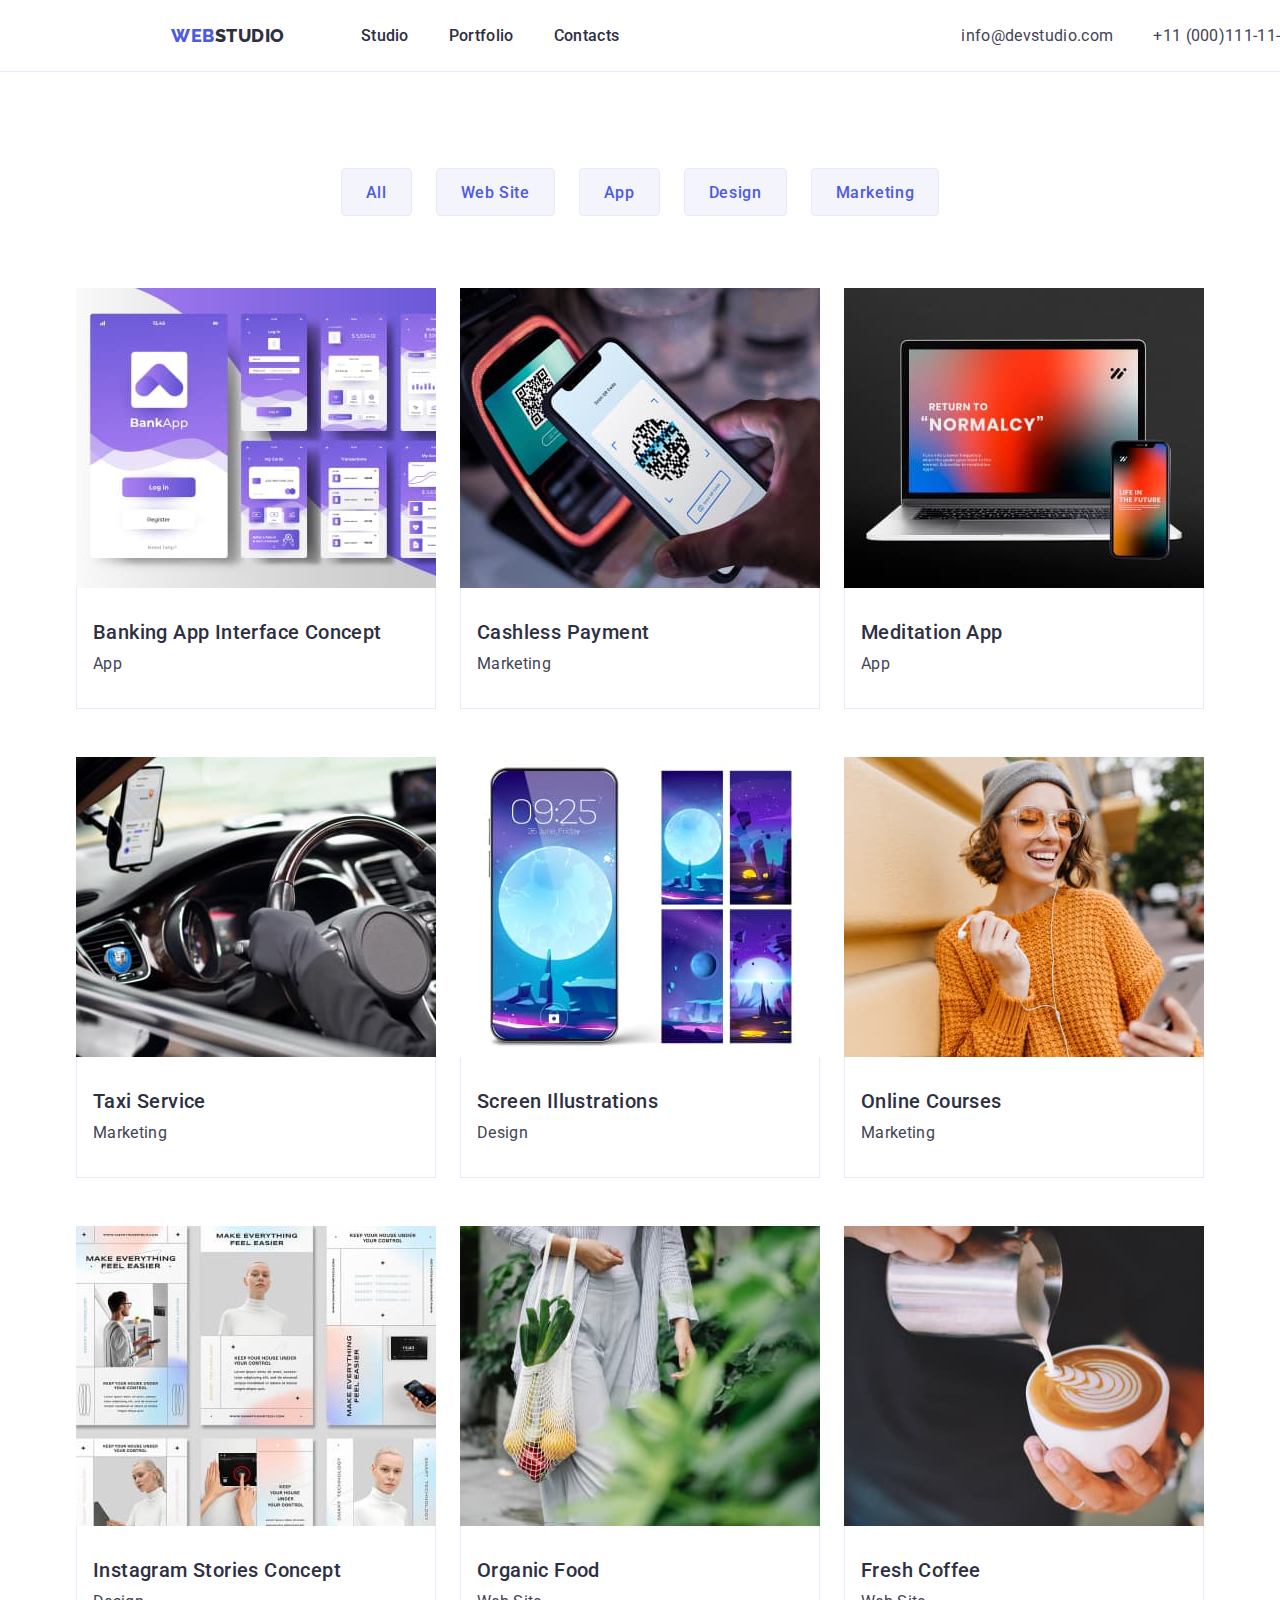
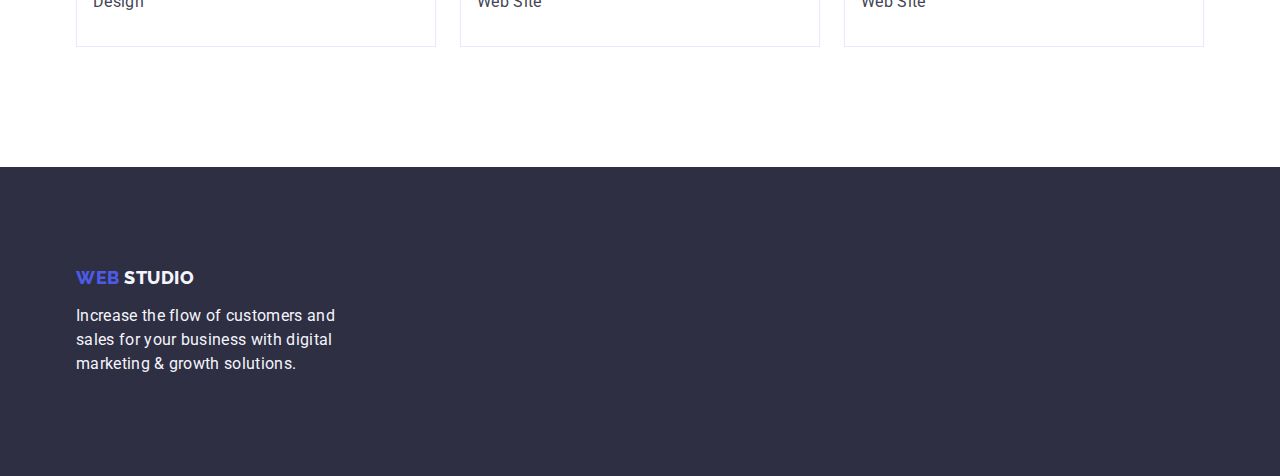
==== portfolio.html @ 168d3a9f "Initial commit" ====
<!DOCTYPE html>
<html lang="en">

<head>
    <meta charset="UTF-8">
    <meta http-equiv="X-UA-Compatible" content="IE=edge">
    <meta name="viewport" content="width=device-width, initial-scale=1.0">
    <title>Portfolio</title>
    <!--     <link rel="stylesheet" href="https://cdnjs.cloudflare.com/ajax/libs/modern-normalize/1.0.0/modern-normalize.min.css"> -->
    <link href="https://cdn.jsdelivr.net/npm/modern-normalize@1.1.0/modern-normalize.min.css" rel="stylesheet"> <!-- Нормолайз -->
    <link rel="stylesheet" href="./css/styles.css">
    <link rel="preconnect" href="https://fonts.googleapis.com">
    <link rel="preconnect" href="https://fonts.gstatic.com" crossorigin>
    <link href="https://fonts.googleapis.com/css2?family=Raleway:wght@800&display=swap" rel="stylesheet">
    <link rel="preconnect" href="https://fonts.googleapis.com">
    <link rel="preconnect" href="https://fonts.gstatic.com" crossorigin>
    <link
        href="https://fonts.googleapis.com/css2?family=Raleway:wght@800&family=Roboto:wght@400;500;700;900&display=swap"
        rel="stylesheet">
</head>

<body>
    <!-- <div class="container-basic">  container-basic --> 
        <header class="header">
            <div class="container container-header"> <!-- container-header -->
                <nav class="nav-header">
                    <a class="logo link" href="./index.html">Web<span class="logo-dark">Studio</span></a>
                    <ul class="list meny-list">
                        <li class="meny-item"><a class="meny-link link" href="./index.html">Studio</a></li>
                        <li class="meny-item"><a class="meny-link link" href="./portfolio.html">Portfolio</a></li>
                        <li class="meny-item"><a class="meny-link link" href="">Contacts</a></li>
                    </ul>
                </nav>
                <address class="address">
                    <ul class="list address-list">
                        <li class="address-item "><a class="address-link link"
                                href="mailto:info@devstudio.com">info@devstudio.com
                            </a> </li>
                        <li class="address-item"><a class="address-link link" href="tel:+110001111111">+11
                                (000)111-11-11
                            </a>
                        </li>
                    </ul>
                </address>
                </div> <!-- ///container-header -->
        </header>



        <main>
            <section class="portfolio">
                <div class="container container-portfolio"> <!-- container portfolio -->
                    <h1 class="hidden-title" hidden>Portfolio</h1>
                    <ul class="btn-portfolio-list list">
                        <li class="btn-portfolio-item"><button class="btn-portfolio" type="button">All</button></li>
                        <li class="btn-portfolio-item"><button class="btn-portfolio" type="button">Web Site</button>
                        </li>
                        <li class="btn-portfolio-item"><button class="btn-portfolio" type="button">App</button></li>
                        <li class="btn-portfolio-item"><button class="btn-portfolio" type="button">Design</button></li>
                        <li class="btn-portfolio-item"><button class="btn-portfolio" type="button">Marketing</button>
                        </li>
                    </ul>
                    <ul class="portfolio-card-list list">
                        <li class="portfolio-card-item link">
                            <a class="link" href="./">
                                <img src="./images/banking-app.jpg" alt="banking app" width="360">
                                <div class="portfolio-card-item-conteiner">
                                    <h2 class="portfolio-title">Banking App Interface Concept</h2>
                                    <p class="portfolio-subtitle">App</p>
                                </div>
                                
                            </a>
                        </li>
                        <li class="portfolio-card-item link">
                            <a class=" link" href="./">
                                <img src="./images/img-portfolio/cashless-payment.jpg" alt="cashless payment"
                                    width="360">
                                    <div class="portfolio-card-item-conteiner"> 
                                        <h2 class="portfolio-title">Cashless Payment</h2>
                                        <p class="portfolio-subtitle">Marketing</p>
                                    </div>
                            </a>

                        </li>
                        <li class="portfolio-card-item link">
                            <a class="link" href="./">
                                <img src="./images/img-portfolio/meditation-app.jpg" alt="meditation app" width="360">
                                <div class="portfolio-card-item-conteiner">
                                    <h2 class="portfolio-title">Meditation App</h2>
                                    <p class="portfolio-subtitle">App</p>
                                </div>
                            </a>

                        </li>
                        <li class="portfolio-card-item link">
                            <a class="link" href="./">
                                <img src="./images/img-portfolio/taxi-service.jpg" alt="taxi service" width="360">
                                <div class="portfolio-card-item-conteiner">
                                    <h2 class="portfolio-title">Taxi Service</h2>
                                    <p class="portfolio-subtitle">Marketing</p>
                                </div>
                            </a>

                        </li>
                        <li class="portfolio-card-item link">
                            <a class="link" href="./">
                                <img src="./images/img-portfolio/screen-illustrations.jpg" alt="screen illustrations"
                                    width="360">
                                    <div class="portfolio-card-item-conteiner">
                                        <h2 class="portfolio-title">Screen Illustrations</h2>
                                        <p class="portfolio-subtitle">Design</p>
                                    </div>
                                    
                            </a>

                        </li>
                        <li class="portfolio-card-item link">
                            <a class="link" href="./">
                                <img src="./images/img-portfolio/online-courses.jpg" alt="online courses" width="360">
                                <div class="portfolio-card-item-conteiner">
                                    <h2 class="portfolio-title">Online Courses</h2>
                                    <p class="portfolio-subtitle">Marketing</p>
                                </div>
                            </a>

                        </li>
                        <li class="portfolio-card-item link">
                            <a class="link" href="./">
                                <img src="./images/img-portfolio/instagram-stories.jpg" alt="instagram stories"
                                    width="360">
                                    <div class="portfolio-card-item-conteiner">
                                        <h2 class="portfolio-title">Instagram Stories Concept</h2>
                                        <p class="portfolio-subtitle">Design</p>
                                    </div>
                                    
                            </a>

                        </li>
                        <li class="portfolio-card-item link">
                            <a class="link" href="./">
                                <img src="./images/img-portfolio/organic-food.jpg" alt="organic food" width="360">
                                <div class="portfolio-card-item-conteiner">
                                    <h2 class="portfolio-title">Organic Food</h2>
                                    <p class="portfolio-subtitle">Web Site</p>
                                </div>
                            </a>

                        </li>
                        <li class="portfolio-card-item link">
                            <a class="link" href="./">
                                <img src="./images/img-portfolio/fresh-coffee.jpg" alt="fresh coffee" width="360">
                                <div class="portfolio-card-item-conteiner">
                                    <h2 class="portfolio-title">Fresh Coffee</h2>
                                    <p class="portfolio-subtitle">Web Site</p>
                                </div>
                                
                            </a>

                        </li>
                    </ul>
                </div>

            </section>

        </main>
        <footer class="footer link">
            <div class="container container-footer"> <!-- container-footer -->
                <a class="logo link logo-footer" href="./index.html">Web <span class="logo-light"> Studio</span></a>
                <p class="footer-text">Increase the flow of customers and sales for your business with digital marketing & growth solutions.</p>
            </div> <!-- ///container-footer -->
        </footer>
<!--     </div>  ///container-basic --> 


</body>

</html>
---- css/styles.css ----
/* Стандартна блокова модель в сучасних проектах - це border-box. 
Для того щоб не ставити властивість box-sizing кожному елементу окремо, на самому початку файлу стилів використовується наступний CSS-код. */
* {
  box-sizing: border-box;
}
body {
  font-family: Roboto, sans-serif;
  color: #434455;
  background-color: #ffffff;
}
:root {
  --accept-color: #434455;
}
img {
  display: block;
}
h1, h2, h3, h4, p {margin:0; }


.container {
  margin: 0 auto;
  padding-left: 15px;
  padding-right: 15px;
  width: 1158px;
  margin: 0 auto;
}
.container-header{ 
display: flex;
}
.container-header .container-header p {
  font-family: "Roboto";
  font-style: normal;
  font-weight: 400;
  font-size: 16px;
  line-height: 24px;
  color: var(--accept-color);
}

.header {
  border-bottom: 1px solid #e7e9fc;
  height: 72px;
  /* background-color: coral; */
  padding: 24px 156px 24px 156px;
}
.nav-header {
  display: flex; /* для розміщення навігації та контактів в одну лінію */
  align-items: center;
}
.logo {
  margin-right: 76px;
  text-decoration: none;
  font-family: "Raleway", sans-serif;
  font-style: normal;
  font-weight: 800;
  font-size: 18px;
  line-height: 1.17; /* для визначення простору між рядками */
  letter-spacing: 0.03em; /* для визначення відступів між літерами */
  text-transform: uppercase;
  color: #4d5ae5;

}
.link {
  text-decoration: none;
}

.logo-dark {
  color: #2e2f42;
}
.logo-light {
  color: #f4f4fd;
}
.list {
  list-style: none;
  margin: 0;
}
.meny-list {
  gap: 40px; /* для визначення відступів між пунктами меню */
  display: flex;
  justify-content: flex-start;
/*   padding-right: 332px; */
  padding-left: 0;
}
.meny-link {
  padding: 24px 0;
  font-family: "Roboto";
  font-style: normal; /* для прибирання курсиву */
  font-weight: 500;
  font-size: 16px;
  line-height: 24px;
  /* letter-spacing: 0.02em; */
  color: #2e2f42;
  line-height: 1.5; /* для визначення простору між рядками */
  letter-spacing: 0.02em; /* визначення відступів між літерами */
}

.meny-link:hover,
.meny-link:focus {
  color: #404bbf;
}
.address-item link:hover,
.address-item link:focus {
  color: #404bbf;
}
.address {
  margin-left: auto;
  font-style: normal;
}
.address-list {
  display: flex;
  gap: 40px; /*  для визначення відступів між пунктами контактів */
  padding-left: 0;
}
.content-address {
  list-style: none;
}
.address-link {
  font-family: "Roboto";
  font-style: normal;
  font-weight: 400;
  font-size: 16px;
  line-height: 24px;
  letter-spacing: 0.02em; /* визначення відступів між літерами */
  color: #434455;
  margin: 0;
  padding: 0;
}

.address-link:hover,
.address-link:focus {
  color: #404bbf;
}
.hero {
  background-color: #2e2f42;
  padding: 188px 0;
  height: 600px;
  display: flex;
}



.hero-title {
  margin: 0 auto;
  font-family: "Roboto";
  font-style: normal;
  font-weight: 700;
  font-size: 56px;
  line-height: 60px;
  text-align: center;
  line-height: 1.07;
  letter-spacing: 0.02em;
  color: #ffffff;
  max-width: 496px;
  margin-bottom: 48px;
}
.hero-btn {
  border: none;
  display: block;
  min-width: 169px;
  margin: 0 auto;
  width: 169px;
  height: 56px;
  /*   left: 636px;
  top: 428px; */
  background: #4d5ae5;
  box-shadow: 0px 4px 4px rgba(0, 0, 0, 0.15);
  border-radius: 4px;
  cursor: pointer; /* для визначення стилю курсору */

  font-family: "Roboto", sans-serif;
  font-style: normal;
  font-weight: 500;
  font-size: 16px;
  line-height: 24px;
  color: #ffffff;
  align-items: center;
  letter-spacing: 0.04em;
}
.hero-btn:hover,
.hero-btn:focus {
  background-color: #404bbf;
}
.advantages{
  padding: 120px 0;
  /* background-color: gold; */
}
.advantages-list{
  display: flex;
  gap: 24px;
  padding:0 ;

}

.advantages-item{
  width: calc((100% - 72px) / 4);
    /* width: calc((100% - 72px) / 4); */

  /* width: calc((100% - 3 * 24px) / 4); */

  /* За макетом у нас є 4 пункти списку, між якими 3 проміжки по 27рх
  Зі 100% екрану віднімаємо 3 проміжки між пунктами по 24рх, і цей результат ділимо на кількість пунктів списку 4 */
/*   width: calc((100% - 72px) / 4);
  для визначення ширини пункту списку (від загальної ширини екрану віднімаємо суму відступів між пунктами і ділимо це на кількість пунктів списку) 
  (можна також використовувати width calc((100% - 3 * 24px) / 4)
   або flex-basis: calc((100% - 3 * 24px) / 4) або flex-basis: calc((100% - 72px) / 4)) */
}
.advantages-title {
  margin-bottom: 8px;
  font-family: "Roboto";
  font-style: normal;
  font-weight: 500;
  font-size: 20px;
  line-height: 24px;
  color: #2e2f42;
  letter-spacing: 0.02em;
}

.advantages-descr {
  font-family: "Roboto";
  font-style: normal;
  font-weight: 400;
  font-size: 16px;
  line-height: 24px;
  letter-spacing: 0.02em;
}

.we-doing{
 /*  background-color: goldenrod; */
 /*  display: flex; */
  padding-bottom: 120px;
}
.doing-title {
  margin-bottom: 72px;
 /*  padding-bottom: 72px; */
  font-family: "Roboto";
  font-style: normal;
  font-weight: 700;
  font-size: 36px;
  line-height: 40px;
  color: #2e2f42;
  text-align: center;
  letter-spacing: 0.02em;
  line-height: 1.11;
  text-transform: capitalize;
}
.doing-list{
  display: flex;
  gap: 24px;
  padding: 0;

}
.doing-item{
  width: calc((100% - 2 * 24px) / 3);
}

.team-title {
  font-family: "Roboto";
  font-style: normal;
  font-weight: 700;
  font-size: 36px;
  line-height: 40px;
  color: #2e2f42;
  text-align: center;
  text-transform: capitalize; /* для визначення стилю написання тексту */
  letter-spacing: 0.02em;
  line-height: 1.11;
}
.footer-text {
  color: #f4f4fd;
}

.team-subtitle {
  font-family: "Roboto";
  font-style: normal;
  font-weight: 500;
  font-size: 20px;
  line-height: 24px;
  letter-spacing: 0.02em;
  color: #2e2f42;
}

.our-team {
  padding: 120px 0;
  background-color: #f4f4fd;
  /* background-color: darkgoldenrod; */
}
.team-title{
  margin-bottom: 72px;
}
.our-team-list{
  display: flex;
  gap: 24px;
  padding: 0;
}
.our-team-card {
  width: calc((100% - 3 * 24px) / 4);
  background-color: #ffffff;
/*   width: 264px;
  height: 380px;  якщо вказати висоту, то не буде працювати    width: calc((100% - 3 * 24px) / 4); */
  border-radius: 0px 0px 4px 4px; /* для визначення заокруглень внизу блока
   (можна використовувати border-top-left-radius: 0px; border-top-right-radius: 0px ; border-top-right-radius: 4px; border-bottom-left-radius:4px;) */
}
/* .our-team-img{
  padding-bottom: 32px;
} */
.our-team-info{
  text-align: center;
  padding: 32px 16px;/*  для визначення відступів від краю контейнера
   (можна використовувати аналог padding: 32px 16px 32px або padding-top: 32px; та padding-bottom: 32px; padding-left: 16px; padding-right: 16px) */
}
.team-subtitle{
  text-align: center;
  margin: 0;
  margin-bottom: 8px;
  padding: 0;
}
.card-descr {
  margin: 0;
  font-family: "Roboto";
  font-style: normal;
  font-weight: 400;
  font-size: 16px;
  line-height: 24px;
  text-align: center;
  letter-spacing: 0.02em;
  color: #434455;
}
.footer {
  background-color: #2e2f42;
  padding: 100px 0; /* для визначення відступів всередині секції
  (можна використовувати аналог padding: 100px 0 100px або padding-top: 100px; та padding-bottom: 100px;) */
}
  

.logo-footer{
  color: #4d5ae5;
  display: inline-block;
  margin-bottom: 16px;
} 
.footer-text{font-family: 'Roboto';
font-style: normal;
font-weight: 400;
font-size: 16px;
line-height: 24px;
letter-spacing: 0.02em;
width: 264px;}

 /* Portfolio */


.portfolio{
  padding: 96px 0 120px;
}
.portfolio-title {
  font-family: "Roboto";
  font-style: normal;
  font-weight: 500;
  font-size: 20px;
  line-height: 24px;
  color: #2e2f42;
  line-height: 1.2;
  letter-spacing: 0.02em;
}

.btn-portfolio {
  padding: 12px 24px; 
/*   width: 116px; Не потрібно, тому що тут є padding: 12px 24px;  */
  height: 48px;
  background: #f4f4fd;
  border: 1px solid #e7e9fc;
  border-radius: 4px;
  font-family: "Roboto", sans-serif;
  color: #4d5ae5;
  align-items: center;
  text-align: center;
  font-style: normal;
  font-weight: 500;
  font-size: 16px;
  line-height: 24px;
  letter-spacing: 0.04em;
  cursor: pointer;
}
.btn-portfolio:hover,
.btn-portfolio:focus {
  color: #ffffff;
  background-color: #404bbf;
  border: 1px solid transparent; /* для вимкнення кольору при ховері */
}

.list {
  list-style: none;
}

.portfolio-subtitle {
  font-family: "Roboto";
  font-style: normal;
  font-weight: 400;
  font-size: 16px;
  line-height: 24px;
  letter-spacing: 0.02em;
  color: #434455;
  line-height: 1.5;
}
.btn-portfolio-list {
  display: flex;
  gap: 24px;
/*   padding-bottom: 72px;
  margin: 0; */
  margin-bottom: 72px;
  justify-content: center;
  padding: 0;
}
/* .btn-portfolio-item{
  width: calc((100% - 4*24) / 5);

} */
.portfolio-card-list {
  padding: 0;
  display: flex;
  flex-wrap: wrap;
  gap: 24px;
  row-gap: 48px; /* для визначення вертикальних відступів між елементами списку якщо вони переносяться на новий рядок
   (можна використовувати margin-bottom: 48px для тега li у класі, для трьох останіх пунктів списку використовуємо margin-bottom: 0 для обнулення відступів) */
}
.portfolio-card-item{
  width: calc((100% - 48px) / 3); 
}
.portfolio-card-item-conteiner{
  padding: 32px 16px;
  border: 1px solid #e7e9fc; /* для визначення стилю обводки по периметру контейнера */
  border-top: none; 
  
}
.portfolio-title{
  margin: 0;
  margin-bottom: 8px /* для визначення відступу між заголовком та параграфом */
}
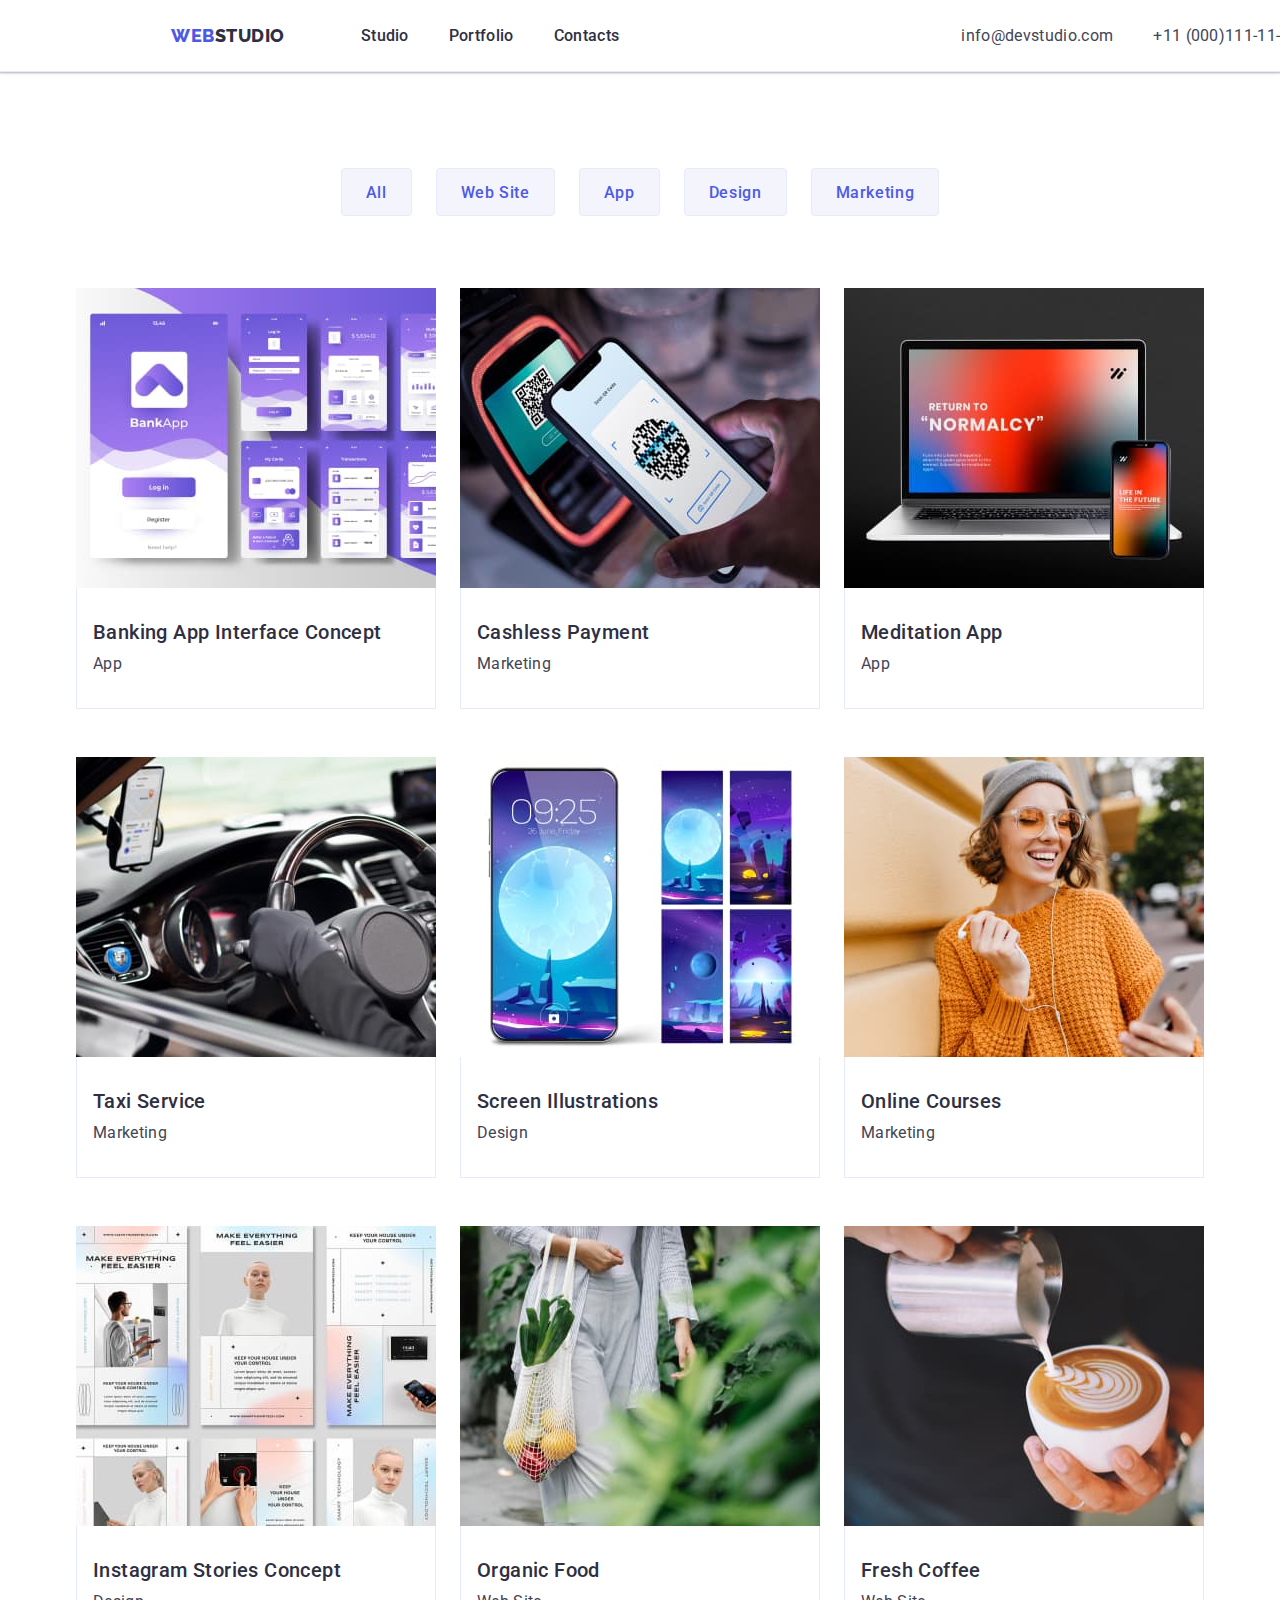
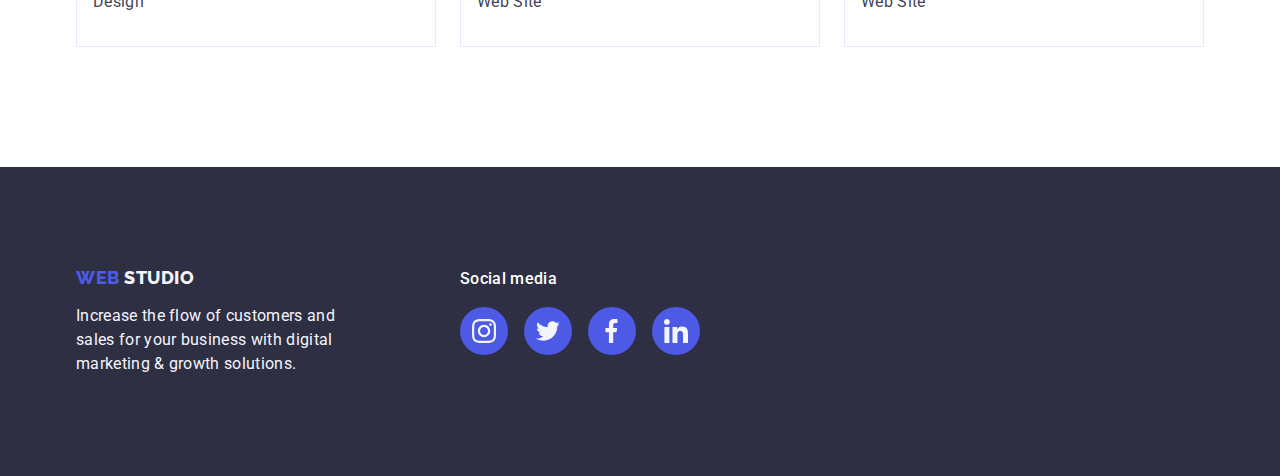
==== commit 8af65263: "test portfolio" ====
--- a/portfolio.html
+++ b/portfolio.html
@@ -62,7 +62,7 @@
                     </ul>
                     <ul class="portfolio-card-list list">
                         <li class="portfolio-card-item link">
-                            <a class="link" href="./">
+                            <a class="portfolio-card-link link" href="#">
                                 <img src="./images/banking-app.jpg" alt="banking app" width="360">
                                 <div class="portfolio-card-item-conteiner">
                                     <h2 class="portfolio-title">Banking App Interface Concept</h2>
@@ -72,7 +72,7 @@
                             </a>
                         </li>
                         <li class="portfolio-card-item link">
-                            <a class=" link" href="./">
+                            <a class="portfolio-card-link link" href="#">
                                 <img src="./images/img-portfolio/cashless-payment.jpg" alt="cashless payment"
                                     width="360">
                                     <div class="portfolio-card-item-conteiner"> 
@@ -83,7 +83,7 @@
 
                         </li>
                         <li class="portfolio-card-item link">
-                            <a class="link" href="./">
+                            <a class="portfolio-card-link link" href="#">
                                 <img src="./images/img-portfolio/meditation-app.jpg" alt="meditation app" width="360">
                                 <div class="portfolio-card-item-conteiner">
                                     <h2 class="portfolio-title">Meditation App</h2>
@@ -93,7 +93,7 @@
 
                         </li>
                         <li class="portfolio-card-item link">
-                            <a class="link" href="./">
+                            <a class="portfolio-card-link link" href="#">
                                 <img src="./images/img-portfolio/taxi-service.jpg" alt="taxi service" width="360">
                                 <div class="portfolio-card-item-conteiner">
                                     <h2 class="portfolio-title">Taxi Service</h2>
@@ -103,7 +103,7 @@
 
                         </li>
                         <li class="portfolio-card-item link">
-                            <a class="link" href="./">
+                            <a class="portfolio-card-link link" href="#">
                                 <img src="./images/img-portfolio/screen-illustrations.jpg" alt="screen illustrations"
                                     width="360">
                                     <div class="portfolio-card-item-conteiner">
@@ -115,7 +115,7 @@
 
                         </li>
                         <li class="portfolio-card-item link">
-                            <a class="link" href="./">
+                            <a class="portfolio-card-link link" href="#">
                                 <img src="./images/img-portfolio/online-courses.jpg" alt="online courses" width="360">
                                 <div class="portfolio-card-item-conteiner">
                                     <h2 class="portfolio-title">Online Courses</h2>
@@ -125,7 +125,7 @@
 
                         </li>
                         <li class="portfolio-card-item link">
-                            <a class="link" href="./">
+                            <a class="portfolio-card-link link" href="#">
                                 <img src="./images/img-portfolio/instagram-stories.jpg" alt="instagram stories"
                                     width="360">
                                     <div class="portfolio-card-item-conteiner">
@@ -137,7 +137,7 @@
 
                         </li>
                         <li class="portfolio-card-item link">
-                            <a class="link" href="./">
+                            <a class="portfolio-card-link link" href="#">
                                 <img src="./images/img-portfolio/organic-food.jpg" alt="organic food" width="360">
                                 <div class="portfolio-card-item-conteiner">
                                     <h2 class="portfolio-title">Organic Food</h2>
@@ -147,7 +147,7 @@
 
                         </li>
                         <li class="portfolio-card-item link">
-                            <a class="link" href="./">
+                            <a class="portfolio-card-link link" href="#">
                                 <img src="./images/img-portfolio/fresh-coffee.jpg" alt="fresh coffee" width="360">
                                 <div class="portfolio-card-item-conteiner">
                                     <h2 class="portfolio-title">Fresh Coffee</h2>
@@ -164,11 +164,53 @@
 
         </main>
         <footer class="footer link">
-            <div class="container container-footer"> <!-- container-footer -->
-                <a class="logo link logo-footer" href="./index.html">Web <span class="logo-light"> Studio</span></a>
-                <p class="footer-text">Increase the flow of customers and sales for your business with digital marketing & growth solutions.</p>
-            </div> <!-- ///container-footer -->
+            <div class="container footer-content">
+                <div class="call-to-action ">
+                    <a class="logo logo-footer link" href="./index.html">Web <span class="logo-light"> Studio</span></a>
+                    <p class="footer-text">Increase the flow of customers and sales for your business with digital
+                        marketing
+                        & growth solutions.</p>
+                </div>
+                <div class="social-media">
+                    <p class="social-media-text">Social media</p>
+                    
+                    <ul class="social-list list social-list-footer">
+                        <li class="social-list-item">
+                            <a href="#" class="social-list-link link footer-social-list-link">
+                                <svg class="social-list-icon" width="24" height="24">
+                                    <use href="./images/sprite.svg#icon-instagram"></use>
+                                </svg>
+                            </a>
+                        </li>
+                        <li class="social-list-item">
+                            <a class="social-list-link link footer-social-list-link">
+                                <svg class="social-list-icon" width="24" height="24">
+                                    <use href="./images/sprite.svg#icon-twitter"></use>
+                                </svg>
+                            </a>
+                        </li>
+                        <li class="social-list-item">
+                            <a class="social-list-link link footer-social-list-link">
+                                <svg class="social-list-icon" width="24" height="24">
+                                    <use href="./images/sprite.svg#icon-facebook"></use>
+                                </svg>
+                            </a>
+                        </li>
+                        <li class="social-list-item">
+                            <a href="#" class="social-list-link link footer-social-list-link">
+                                <svg class="social-list-icon" width="24" height="24">
+                                    <use href="./images/sprite.svg#icon-linkedin"></use>
+                                </svg>
+                            </a>
+                        </li>
+                    </ul>
+
+
+                </div>
+            </div>
+
         </footer>
+
 <!--     </div>  ///container-basic --> 
 
 
--- a/css/styles.css
+++ b/css/styles.css
@@ -14,8 +14,13 @@
 img {
   display: block;
 }
-h1, h2, h3, h4, p {margin:0; }
-
+h1,
+h2,
+h3,
+h4,
+p {
+  margin: 0;
+}
 
 .container {
   margin: 0 auto;
@@ -24,8 +29,8 @@
   width: 1158px;
   margin: 0 auto;
 }
-.container-header{ 
-display: flex;
+.container-header {
+  display: flex;
 }
 .container-header .container-header p {
   font-family: "Roboto";
@@ -37,6 +42,8 @@
 }
 
 .header {
+  box-shadow: 0px 2px 1px rgba(46, 47, 66, 0.08),
+    0px 1px 1px rgba(46, 47, 66, 0.16), 0px 1px 6px rgba(46, 47, 66, 0.08);
   border-bottom: 1px solid #e7e9fc;
   height: 72px;
   /* background-color: coral; */
@@ -57,7 +64,6 @@
   letter-spacing: 0.03em; /* для визначення відступів між літерами */
   text-transform: uppercase;
   color: #4d5ae5;
-
 }
 .link {
   text-decoration: none;
@@ -77,7 +83,7 @@
   gap: 40px; /* для визначення відступів між пунктами меню */
   display: flex;
   justify-content: flex-start;
-/*   padding-right: 332px; */
+  /*   padding-right: 332px; */
   padding-left: 0;
 }
 .meny-link {
@@ -130,13 +136,28 @@
   color: #404bbf;
 }
 .hero {
+  padding: 188px 0;
   background-color: #2e2f42;
-  padding: 188px 0;
+  background-image: linear-gradient(
+      rgba(46, 47, 66, 0.7),
+      rgba(46, 47, 66, 0.7)
+    ),
+    url(../images/bg-people-office.jpg);
+
+  /*   background-image: linear-gradient(
+      to right,
+      rgba(46, 47, 66, 0.7),
+      rgba(46, 47, 66, 0.7)
+    ),
+    url(../images/bg-people-office.jpg); */
+  /*   Щоб було накладення темного градієнту, його потрібно вказати перед картинкою */
+  background-repeat: no-repeat;
+  background-position: center;
+  background-size: cover;
   height: 600px;
-  display: flex;
-}
-
-
+  max-width: 1440px;
+  display: flex;
+}
 
 .hero-title {
   margin: 0 auto;
@@ -179,26 +200,38 @@
 .hero-btn:focus {
   background-color: #404bbf;
 }
-.advantages{
+.advantages {
   padding: 120px 0;
   /* background-color: gold; */
 }
-.advantages-list{
+
+.advantages-list {
   display: flex;
   gap: 24px;
-  padding:0 ;
-
-}
-
-.advantages-item{
+  padding: 0;
+}
+
+.advantages-item-bg {
+  display: block; /* Без цього не буде працювати ширина і висота  */
+  height: 112px; /* Щоб він був розтягнутий на 100% ширини батьківського, прибрати фіксовану ширину. Завдяки display: block, він займе всю ширину.  */
+  background-color: #f4f4fd;
+  padding: 24px 0 24px 0;
+  margin-bottom: 8px;
+  display: flex; /* Вирівнювання icon-advantages завдяки flex-box  */
+  align-items: center;
+  justify-content: center;
+  border-radius: 4px;
+}
+
+.advantages-item {
   width: calc((100% - 72px) / 4);
-    /* width: calc((100% - 72px) / 4); */
+  /* width: calc((100% - 72px) / 4); */
 
   /* width: calc((100% - 3 * 24px) / 4); */
 
   /* За макетом у нас є 4 пункти списку, між якими 3 проміжки по 27рх
   Зі 100% екрану віднімаємо 3 проміжки між пунктами по 24рх, і цей результат ділимо на кількість пунктів списку 4 */
-/*   width: calc((100% - 72px) / 4);
+  /*   width: calc((100% - 72px) / 4);
   для визначення ширини пункту списку (від загальної ширини екрану віднімаємо суму відступів між пунктами і ділимо це на кількість пунктів списку) 
   (можна також використовувати width calc((100% - 3 * 24px) / 4)
    або flex-basis: calc((100% - 3 * 24px) / 4) або flex-basis: calc((100% - 72px) / 4)) */
@@ -223,14 +256,14 @@
   letter-spacing: 0.02em;
 }
 
-.we-doing{
- /*  background-color: goldenrod; */
- /*  display: flex; */
+.we-doing {
+  /*  background-color: goldenrod; */
+  /*  display: flex; */
   padding-bottom: 120px;
 }
 .doing-title {
   margin-bottom: 72px;
- /*  padding-bottom: 72px; */
+  /*  padding-bottom: 72px; */
   font-family: "Roboto";
   font-style: normal;
   font-weight: 700;
@@ -242,13 +275,12 @@
   line-height: 1.11;
   text-transform: capitalize;
 }
-.doing-list{
+.doing-list {
   display: flex;
   gap: 24px;
   padding: 0;
-
-}
-.doing-item{
+}
+.doing-item {
   width: calc((100% - 2 * 24px) / 3);
 }
 
@@ -283,18 +315,23 @@
   background-color: #f4f4fd;
   /* background-color: darkgoldenrod; */
 }
-.team-title{
+.team-title {
   margin-bottom: 72px;
 }
-.our-team-list{
-  display: flex;
+.our-team-list {
   gap: 24px;
   padding: 0;
+  display: flex;
+  align-items: center;
+  justify-content: center;
 }
 .our-team-card {
+  box-shadow: 0px 1px 6px rgba(46, 47, 66, 0.08),
+    0px 1px 1px rgba(46, 47, 66, 0.16), 0px 2px 1px rgba(46, 47, 66, 0.08);
+  border-radius: 0px 0px 4px 4px;
   width: calc((100% - 3 * 24px) / 4);
   background-color: #ffffff;
-/*   width: 264px;
+  /*   width: 264px;
   height: 380px;  якщо вказати висоту, то не буде працювати    width: calc((100% - 3 * 24px) / 4); */
   border-radius: 0px 0px 4px 4px; /* для визначення заокруглень внизу блока
    (можна використовувати border-top-left-radius: 0px; border-top-right-radius: 0px ; border-top-right-radius: 4px; border-bottom-left-radius:4px;) */
@@ -302,12 +339,15 @@
 /* .our-team-img{
   padding-bottom: 32px;
 } */
-.our-team-info{
-  text-align: center;
-  padding: 32px 16px;/*  для визначення відступів від краю контейнера
+
+.our-team-info {
+  padding-top: 32px;
+  padding-bottom: 32px;
+  text-align: center;
+  /*  padding: 32px 16px; */ /*  для визначення відступів від краю контейнера
    (можна використовувати аналог padding: 32px 16px 32px або padding-top: 32px; та padding-bottom: 32px; padding-left: 16px; padding-right: 16px) */
 }
-.team-subtitle{
+.team-subtitle {
   text-align: center;
   margin: 0;
   margin-bottom: 8px;
@@ -324,30 +364,149 @@
   letter-spacing: 0.02em;
   color: #434455;
 }
+
+.social-list {
+  gap: 24px;
+  display: flex;
+  justify-content: center;
+  padding: 0 16px;
+  margin-top: 8px;
+}
+.social-list-link {
+  display: flex;
+  height: 100%;
+  width: 100%; /* що встановлює ширину елемента на 100% ширини батьківського контейнера */
+  background-color: #4d5ae5;
+  border-radius: 50%;
+  align-items: center;
+  justify-content: center;
+}
+.social-list-link:hover,
+.social-list-link:focus {
+  background-color: #404bbf;
+}
+
+.social-list-link .social-list-icon {
+  margin: 12px;
+  fill: #f4f4fd;
+}
+/* .social-list-item {
+  display: block;
+  width: 40px;
+  height: 40px;
+  background-color: #4d5ae5;
+  border-radius: 50%;
+} */
+.customers {
+/*   padding-top: 120px;
+  padding-bottom: 120px; */
+  padding: 120px 0;
+
+}
+.customers-title {
+  font-style: normal;
+  font-weight: 700;
+  font-size: 36px;
+  line-height: 40px;
+  text-align: center;
+  letter-spacing: 0.02em;
+  text-transform: capitalize;
+  color: #2e2f42;
+  margin-bottom: 72px;
+  line-height: 1.1; /* для визначення простору між рядками */
+}
+
+.customers-list {
+  padding-left: 0;
+  display: flex;
+  gap: 24px;
+}
+
+.customers-list-item {
+  display: block;
+  width: 168px;
+  height: 88px;
+}
+.customers-icons {
+  display: block;
+  margin: 0 auto;
+}
+
+.customers-list-link {
+  width: 100%; /* що встановлює ширину елемента на 100% ширини батьківського контейнера */
+  height: 100%;
+  border: 1px solid #8e8f99;
+  border-radius: 4px; /*  що встановлює радіуси кутів елемента */
+  display: flex;
+  align-items: center;
+  justify-content: center;
+  fill: #8e8f99;
+  color: #8e8f99;
+}
+.customers-list-link:hover,
+.customers-list-link:focus {
+  border-color: #404bbf;
+  color: #404bbf;
+  fill: currentColor; /*  для задання значення кольору svg?, що спадає з батьківського елементу (для цього потрібно прибрати властивість fill у спрайті для іконки) */
+}
+
 .footer {
   background-color: #2e2f42;
-  padding: 100px 0; /* для визначення відступів всередині секції
-  (можна використовувати аналог padding: 100px 0 100px або padding-top: 100px; та padding-bottom: 100px;) */
-}
+  padding-top: 100px;
+  padding-bottom: 100px;
   
-
-.logo-footer{
+}
+
+.footer-content{
+  display: flex;
+  align-items: baseline;   /* встановлює вирівнювання елементів у поперечному напрямку вздовж головної осі контейнера відносно базової лінії тексту першого рядка кожного елемента */
+}
+.call-to-action{
+  margin-right: 120px;
+}
+.logo-footer {
   color: #4d5ae5;
   display: inline-block;
   margin-bottom: 16px;
-} 
-.footer-text{font-family: 'Roboto';
-font-style: normal;
-font-weight: 400;
-font-size: 16px;
-line-height: 24px;
-letter-spacing: 0.02em;
-width: 264px;}
-
- /* Portfolio */
-
-
-.portfolio{
+}
+.footer-text {
+  font-family: "Roboto";
+  font-style: normal;
+  font-weight: 400;
+  font-size: 16px;
+  line-height: 24px;
+  letter-spacing: 0.02em;
+  width: 264px;
+}
+
+/* .social-media{
+} */
+.social-media-text {
+  font-family: "Roboto";
+  font-style: normal;
+  font-weight: 500;
+  font-size: 16px;
+  line-height: 24px;
+  letter-spacing: 0.02em;
+  color: #ffffff;
+  margin-bottom: 16px;
+}
+.social-list-footer{
+  padding: 0;
+  gap: 16px; 
+}
+
+.footer-social-list-link:hover,
+.footer-social-list-link:focus {
+  background-color: #31d0aa;
+}
+
+.media-list {
+  gap: 16px;
+}
+/* //////////////////////////////////////Portfolio //////////////////////////////////////////*/
+
+.portfolio {
   padding: 96px 0 120px;
 }
 .portfolio-title {
@@ -362,8 +521,8 @@
 }
 
 .btn-portfolio {
-  padding: 12px 24px; 
-/*   width: 116px; Не потрібно, тому що тут є padding: 12px 24px;  */
+  padding: 12px 24px;
+  /*   width: 116px; Не потрібно, тому що тут є padding: 12px 24px;  */
   height: 48px;
   background: #f4f4fd;
   border: 1px solid #e7e9fc;
@@ -384,6 +543,7 @@
   color: #ffffff;
   background-color: #404bbf;
   border: 1px solid transparent; /* для вимкнення кольору при ховері */
+  box-shadow:0px 3px 1px rgba(0, 0, 0, 0.1), 0px 2px 1px rgba(0, 0, 0, 0.08), 0px 2px 2px rgba(0, 0, 0, 0.12); /* для визначення тіні для елемента при наведені мишкою */
 }
 
 .list {
@@ -403,7 +563,7 @@
 .btn-portfolio-list {
   display: flex;
   gap: 24px;
-/*   padding-bottom: 72px;
+  /*   padding-bottom: 72px;
   margin: 0; */
   margin-bottom: 72px;
   justify-content: center;
@@ -421,16 +581,23 @@
   row-gap: 48px; /* для визначення вертикальних відступів між елементами списку якщо вони переносяться на новий рядок
    (можна використовувати margin-bottom: 48px для тега li у класі, для трьох останіх пунктів списку використовуємо margin-bottom: 0 для обнулення відступів) */
 }
-.portfolio-card-item{
-  width: calc((100% - 48px) / 3); 
-}
-.portfolio-card-item-conteiner{
+.portfolio-card-item {
+  width: calc((100% - 48px) / 3);
+}
+.portfolio-card-link{
+  display: block;
+}
+.portfolio-card-link:hover,
+.portfolio-card-link:focus{
+  box-shadow: 0px 1px 6px rgba(46, 47, 66, 0.08), 0px 1px 1px rgba(46, 47, 66, 0.16), 0px 2px 1px rgba(46, 47, 66, 0.08);
+}
+
+.portfolio-card-item-conteiner {
   padding: 32px 16px;
   border: 1px solid #e7e9fc; /* для визначення стилю обводки по периметру контейнера */
-  border-top: none; 
-  
-}
-.portfolio-title{
+  border-top: none;
+}
+.portfolio-title {
   margin: 0;
-  margin-bottom: 8px /* для визначення відступу між заголовком та параграфом */
-}+  margin-bottom: 8px; /* для визначення відступу між заголовком та параграфом */
+}
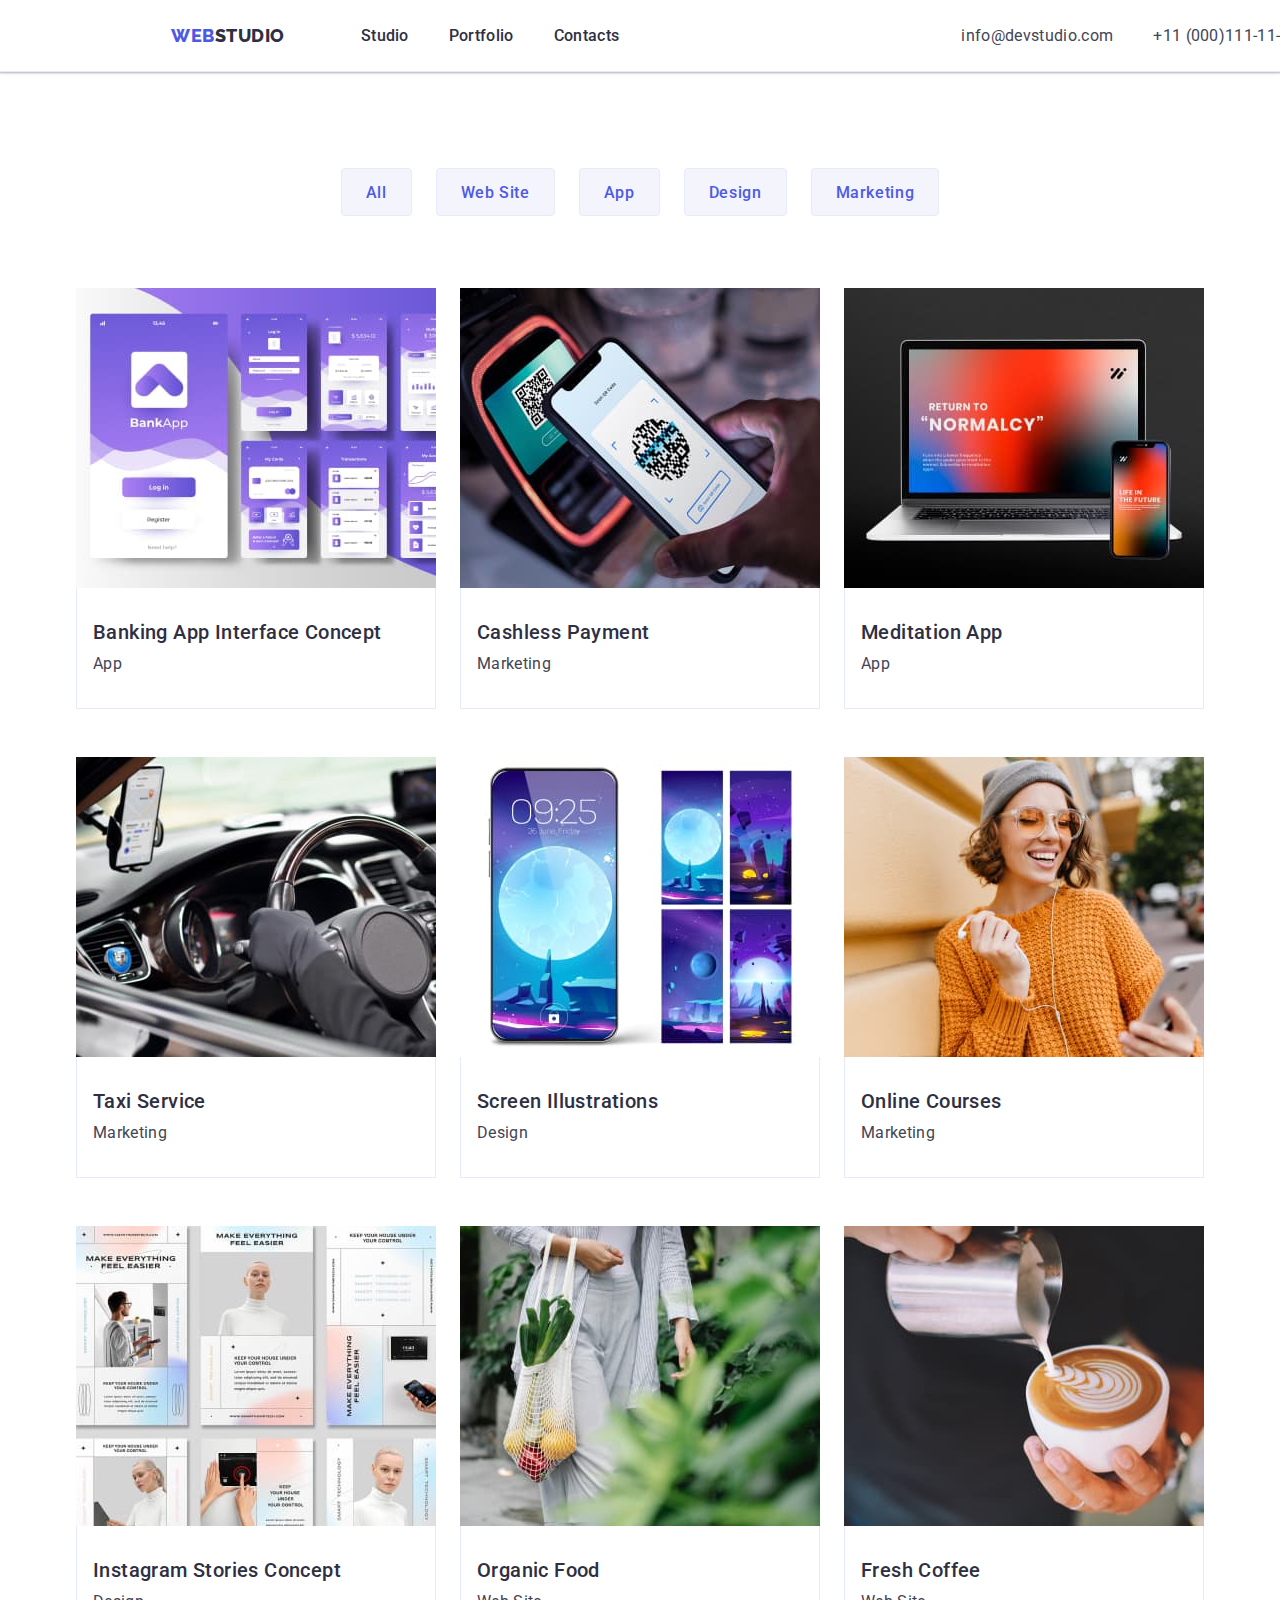
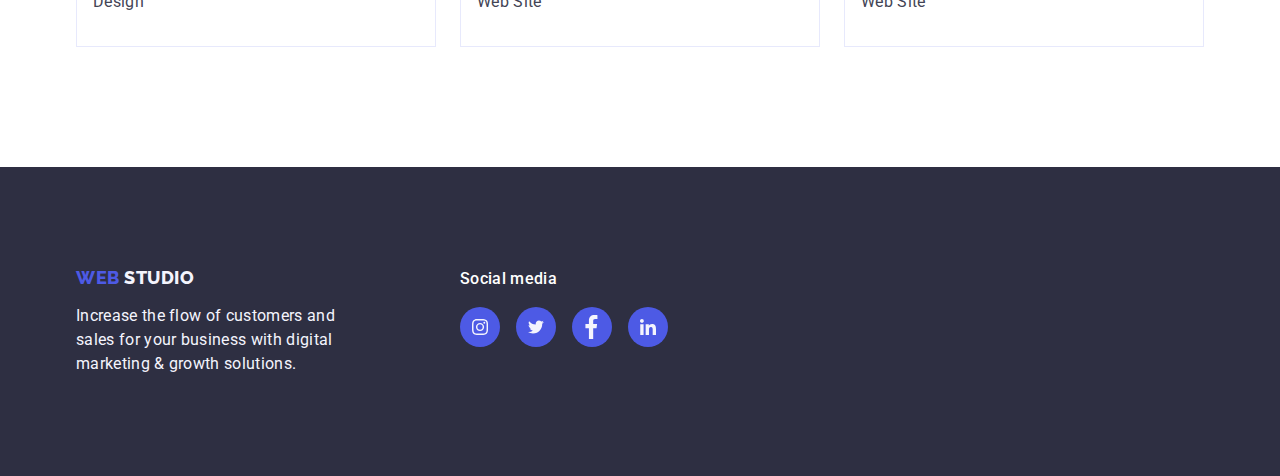
==== commit 6981dd4e: "optimized svg and validated" ====
--- a/portfolio.html
+++ b/portfolio.html
@@ -175,28 +175,28 @@
                     <p class="social-media-text">Social media</p>
                     
                     <ul class="social-list list social-list-footer">
-                        <li class="social-list-item">
+                        <li class="social-list-item social-list-item-footer">
                             <a href="#" class="social-list-link link footer-social-list-link">
                                 <svg class="social-list-icon" width="24" height="24">
                                     <use href="./images/sprite.svg#icon-instagram"></use>
                                 </svg>
                             </a>
                         </li>
-                        <li class="social-list-item">
+                        <li class="social-list-item social-list-item-footer">
                             <a class="social-list-link link footer-social-list-link">
                                 <svg class="social-list-icon" width="24" height="24">
                                     <use href="./images/sprite.svg#icon-twitter"></use>
                                 </svg>
                             </a>
                         </li>
-                        <li class="social-list-item">
+                        <li class="social-list-item social-list-item-footer">
                             <a class="social-list-link link footer-social-list-link">
                                 <svg class="social-list-icon" width="24" height="24">
                                     <use href="./images/sprite.svg#icon-facebook"></use>
                                 </svg>
                             </a>
                         </li>
-                        <li class="social-list-item">
+                        <li class="social-list-item social-list-item-footer">
                             <a href="#" class="social-list-link link footer-social-list-link">
                                 <svg class="social-list-icon" width="24" height="24">
                                     <use href="./images/sprite.svg#icon-linkedin"></use>
--- a/css/styles.css
+++ b/css/styles.css
@@ -495,6 +495,10 @@
   padding: 0;
   gap: 16px; 
 }
+.social-list-item-footer{
+  width: 40px;
+  height: 40px;
+}
 
 .footer-social-list-link:hover,
 .footer-social-list-link:focus {
